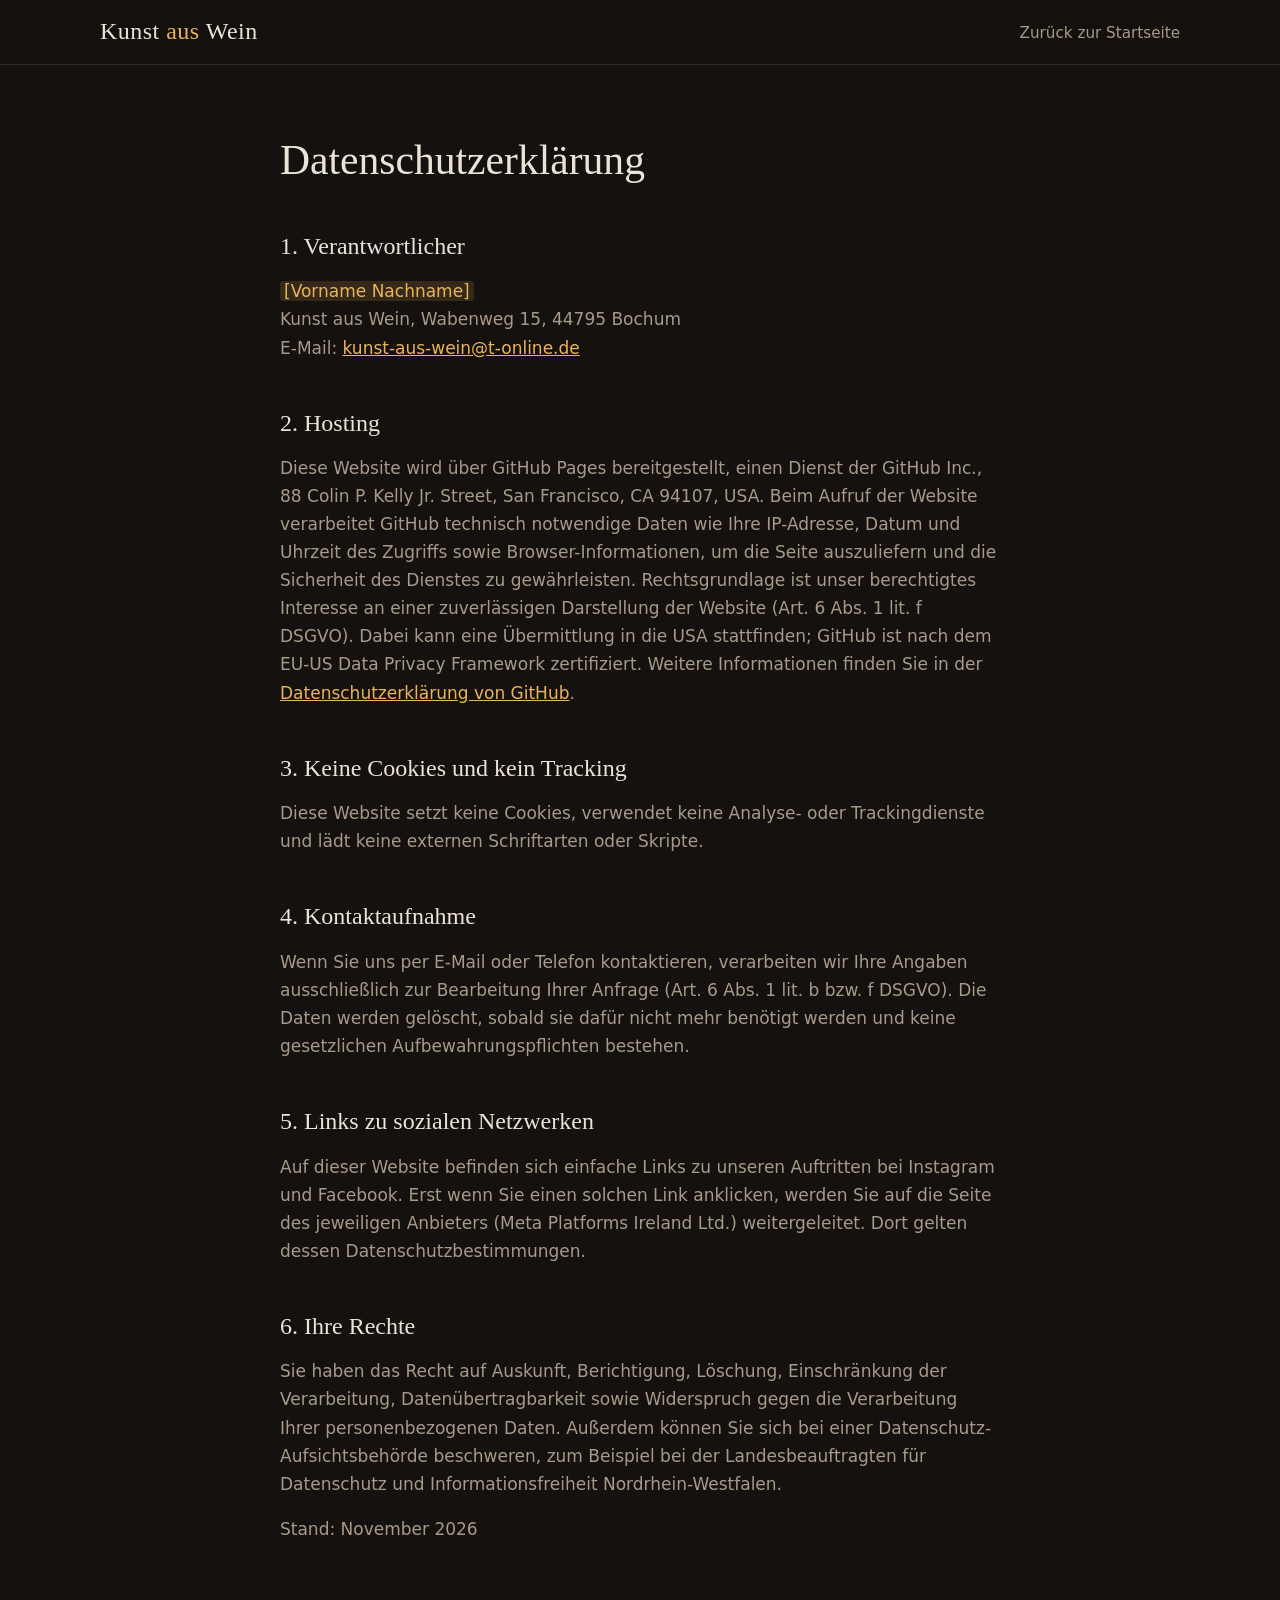
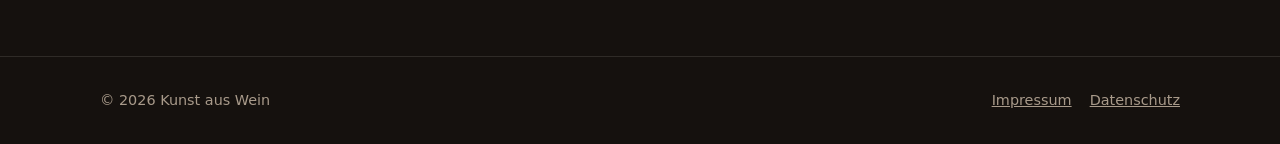
==== datenschutz.html @ ce0d9058 "Add files via upload" ====
<!DOCTYPE html>
<html lang="de">
<head>
  <meta charset="UTF-8">
  <meta name="viewport" content="width=device-width, initial-scale=1">
  <title>Datenschutz – Kunst aus Wein</title>
  <meta name="robots" content="noindex">
  <link rel="stylesheet" href="style.css">
</head>
<body>
  <nav class="nav">
    <div class="wrap">
      <a class="logo" href="index.html">Kunst <span>aus</span> Wein</a>
      <ul><li><a href="index.html">Zurück zur Startseite</a></li></ul>
    </div>
  </nav>

  <main class="legal">
    <div class="wrap">
      <h1>Datenschutzerklärung</h1>

      <h2>1. Verantwortlicher</h2>
      <p>
        <span class="todo">[Vorname Nachname]</span><br>
        Kunst aus Wein, Wabenweg 15, 44795 Bochum<br>
        E-Mail: <a href="mailto:kunst-aus-wein@t-online.de">kunst-aus-wein@t-online.de</a>
      </p>

      <h2>2. Hosting</h2>
      <p>Diese Website wird über GitHub Pages bereitgestellt, einen Dienst der GitHub Inc., 88 Colin P. Kelly Jr. Street, San Francisco, CA 94107, USA. Beim Aufruf der Website verarbeitet GitHub technisch notwendige Daten wie Ihre IP-Adresse, Datum und Uhrzeit des Zugriffs sowie Browser-Informationen, um die Seite auszuliefern und die Sicherheit des Dienstes zu gewährleisten. Rechtsgrundlage ist unser berechtigtes Interesse an einer zuverlässigen Darstellung der Website (Art. 6 Abs. 1 lit. f DSGVO). Dabei kann eine Übermittlung in die USA stattfinden; GitHub ist nach dem EU-US Data Privacy Framework zertifiziert. Weitere Informationen finden Sie in der <a href="https://docs.github.com/de/site-policy/privacy-policies/github-general-privacy-statement" target="_blank" rel="noopener">Datenschutzerklärung von GitHub</a>.</p>

      <h2>3. Keine Cookies und kein Tracking</h2>
      <p>Diese Website setzt keine Cookies, verwendet keine Analyse- oder Trackingdienste und lädt keine externen Schriftarten oder Skripte.</p>

      <h2>4. Kontaktaufnahme</h2>
      <p>Wenn Sie uns per E-Mail oder Telefon kontaktieren, verarbeiten wir Ihre Angaben ausschließlich zur Bearbeitung Ihrer Anfrage (Art. 6 Abs. 1 lit. b bzw. f DSGVO). Die Daten werden gelöscht, sobald sie dafür nicht mehr benötigt werden und keine gesetzlichen Aufbewahrungspflichten bestehen.</p>

      <h2>5. Links zu sozialen Netzwerken</h2>
      <p>Auf dieser Website befinden sich einfache Links zu unseren Auftritten bei Instagram und Facebook. Erst wenn Sie einen solchen Link anklicken, werden Sie auf die Seite des jeweiligen Anbieters (Meta Platforms Ireland Ltd.) weitergeleitet. Dort gelten dessen Datenschutzbestimmungen.</p>

      <h2>6. Ihre Rechte</h2>
      <p>Sie haben das Recht auf Auskunft, Berichtigung, Löschung, Einschränkung der Verarbeitung, Datenübertragbarkeit sowie Widerspruch gegen die Verarbeitung Ihrer personenbezogenen Daten. Außerdem können Sie sich bei einer Datenschutz-Aufsichtsbehörde beschweren, zum Beispiel bei der Landesbeauftragten für Datenschutz und Informationsfreiheit Nordrhein-Westfalen.</p>

      <p>Stand: November 2026</p>
    </div>
  </main>

  <footer>
    <div class="wrap">
      <span>© 2026 Kunst aus Wein</span>
      <span><a href="impressum.html">Impressum</a><a href="datenschutz.html">Datenschutz</a></span>
    </div>
  </footer>
</body>
</html>
---- style.css ----
:root {
  --bg: #15110e;
  --bg-2: #1e1814;
  --text: #ece3d8;
  --muted: #a89a8a;
  --gold: #e9b45a;
  --wine: #7a2335;
  --line: rgba(236, 227, 216, 0.12);
}

* { box-sizing: border-box; }

html { scroll-behavior: smooth; }

body {
  margin: 0;
  background: var(--bg);
  color: var(--text);
  font-family: system-ui, -apple-system, "Segoe UI", Roboto, sans-serif;
  font-size: 1.0625rem;
  line-height: 1.65;
}

img { max-width: 100%; display: block; }

a { color: var(--gold); }

h1, h2, h3 {
  font-family: Georgia, "Times New Roman", serif;
  font-weight: 500;
  line-height: 1.15;
  margin: 0 0 0.5em;
}

.wrap { max-width: 1120px; margin: 0 auto; padding: 0 20px; }

/* Navigation */
.nav {
  position: sticky; top: 0; z-index: 10;
  background: rgba(21, 17, 14, 0.88);
  backdrop-filter: blur(8px);
  border-bottom: 1px solid var(--line);
}
.nav .wrap {
  display: flex; align-items: center; justify-content: space-between;
  height: 64px;
}
.logo {
  font-family: Georgia, "Times New Roman", serif;
  font-size: 1.5rem; color: var(--text); text-decoration: none;
  letter-spacing: 0.02em;
}
.logo span { color: var(--gold); }
.nav ul { list-style: none; display: flex; gap: 24px; margin: 0; padding: 0; }
.nav ul a { color: var(--muted); text-decoration: none; font-size: 0.95rem; }
.nav ul a:hover { color: var(--text); }

/* Hero */
.hero {
  position: relative;
  min-height: 88vh;
  display: flex; align-items: flex-end;
  background: url("bilder/leuchte-rebe.jpg") center 55% / cover no-repeat;
}
.hero::after {
  content: ""; position: absolute; inset: 0;
  background: linear-gradient(to top, var(--bg) 4%, rgba(21,17,14,0.55) 45%, rgba(21,17,14,0.25));
}
.hero .wrap { position: relative; z-index: 1; padding-bottom: 72px; }
.eyebrow {
  color: var(--gold); text-transform: uppercase; letter-spacing: 0.18em;
  font-size: 0.8rem; margin: 0 0 12px;
}
.hero h1 { font-size: clamp(2.6rem, 7vw, 5rem); max-width: 14ch; }
.hero p { max-width: 46ch; color: var(--text); font-size: 1.15rem; }
.button {
  display: inline-block; margin-top: 12px;
  padding: 12px 26px; border: 1px solid var(--gold); border-radius: 999px;
  color: var(--gold); text-decoration: none;
  transition: background 0.2s, color 0.2s;
}
.button:hover { background: var(--gold); color: var(--bg); }

/* Sections */
section { padding: 96px 0; }
section h2 { font-size: clamp(2rem, 4.5vw, 3rem); }
.intro { max-width: 62ch; color: var(--muted); }

.about-grid {
  display: grid; grid-template-columns: 1fr 1fr; gap: 56px; align-items: center;
}
.about-grid img { border-radius: 6px; }
.facts { list-style: none; padding: 0; margin: 28px 0 0; display: grid; gap: 14px; }
.facts li { padding-left: 22px; position: relative; color: var(--muted); }
.facts li::before {
  content: ""; position: absolute; left: 0; top: 0.65em;
  width: 8px; height: 8px; border-radius: 50%;
  background: var(--gold); box-shadow: 0 0 10px var(--gold);
}
.facts strong { color: var(--text); font-weight: 600; }

/* Galerie */
.gallery { background: var(--bg-2); }
.grid {
  display: grid; gap: 20px; margin-top: 40px;
  grid-template-columns: repeat(3, 1fr);
}
.card { margin: 0; }
.card img {
  width: 100%; aspect-ratio: 3 / 4; object-fit: cover; border-radius: 6px;
}
.card.wide { grid-column: span 2; }
.card.wide img { aspect-ratio: 16 / 10.3; }
.card figcaption { padding: 12px 2px 0; }
.card h3 { font-size: 1.35rem; margin-bottom: 2px; }
.card p { margin: 0; color: var(--muted); font-size: 0.95rem; }

/* Kontakt */
.contact-grid {
  display: grid; grid-template-columns: repeat(auto-fit, minmax(230px, 1fr)); gap: 20px; margin-top: 40px;
}
.contact-box {
  border: 1px solid var(--line); border-radius: 8px; padding: 24px;
}
.contact-box .label {
  color: var(--gold); text-transform: uppercase; letter-spacing: 0.14em;
  font-size: 0.75rem; margin-bottom: 6px;
}
.contact-box a { color: var(--text); text-decoration: none; }
.contact-box a:hover { color: var(--gold); }

/* Footer */
footer {
  border-top: 1px solid var(--line); padding: 32px 0; color: var(--muted); font-size: 0.9rem;
}
footer .wrap { display: flex; justify-content: space-between; flex-wrap: wrap; gap: 12px; }
footer a { color: var(--muted); }
footer a + a { margin-left: 18px; }

/* Textseiten (Impressum, Datenschutz) */
.legal { padding: 72px 0 96px; }
.legal .wrap { max-width: 760px; }
.legal h1 { font-size: 2.6rem; }
.legal h2 { font-size: 1.5rem; margin-top: 2em; }
.legal p, .legal li { color: var(--muted); }
.todo { background: rgba(233, 180, 90, 0.15); color: var(--gold); padding: 0 4px; border-radius: 3px; }

/* Aktiver Menüpunkt */
.nav ul a.active { color: var(--gold); }

/* Kopfbereich der Unterseiten */
.page-head {
  padding: 88px 0 24px;
  border-bottom: 1px solid var(--line);
}
.page-head h1 { font-size: clamp(2.4rem, 6vw, 4rem); }
.page-head + section { padding-top: 64px; }

/* Teaser-Kacheln auf der Startseite */
.teasers {
  display: grid; grid-template-columns: repeat(3, 1fr); gap: 20px; margin-top: 40px;
}
.teaser {
  position: relative; display: block; overflow: hidden; border-radius: 8px;
  aspect-ratio: 4 / 5; text-decoration: none; color: var(--text);
}
.teaser img {
  width: 100%; height: 100%; object-fit: cover;
  transition: transform 0.5s ease;
}
.teaser::after {
  content: ""; position: absolute; inset: 0;
  background: linear-gradient(to top, rgba(21,17,14,0.92) 10%, rgba(21,17,14,0) 60%);
}
.teaser span {
  position: absolute; left: 22px; right: 22px; bottom: 20px; z-index: 1;
}
.teaser strong {
  display: block; font-family: Georgia, "Times New Roman", serif;
  font-weight: 500; font-size: 1.6rem;
}
.teaser small { color: var(--gold); font-size: 0.9rem; }
.teaser:hover img { transform: scale(1.04); }

/* Ablauf-Schritte (Über uns) */
.steps {
  display: grid; grid-template-columns: repeat(3, 1fr); gap: 20px; margin-top: 40px;
  counter-reset: step;
}
.step {
  border: 1px solid var(--line); border-radius: 8px; padding: 28px 24px;
}
.step::before {
  counter-increment: step; content: "0" counter(step);
  display: block; color: var(--gold); font-family: Georgia, serif; font-size: 1.4rem;
  margin-bottom: 10px;
}
.step h3 { font-size: 1.4rem; }
.step p { margin: 0; color: var(--muted); }

.cta { margin-top: 48px; }

@media (max-width: 820px) {
  .teasers, .steps { grid-template-columns: 1fr; }
  .teaser { aspect-ratio: 16 / 10; }
  .about-grid, .contact-grid { grid-template-columns: 1fr; }
  .grid { grid-template-columns: 1fr 1fr; }
  .card.wide { grid-column: span 2; }
  .nav ul { gap: 16px; }
  section { padding: 72px 0; }
}
@media (max-width: 520px) {
  .hero { min-height: 92vh; background-size: auto 52%; background-position: 22% 0; }
  .hero::after { background: linear-gradient(to top, var(--bg) 46%, rgba(21,17,14,0.05) 62%); }
  .grid { grid-template-columns: 1fr; }
  .card.wide { grid-column: auto; }
  .logo { font-size: 1.2rem; }
  .nav ul { gap: 14px; }
  .nav ul a { font-size: 0.9rem; }
  .page-head { padding-top: 56px; }
}

/* Platzhalter (bis echte Bilder/Texte da sind) */
.placeholder {
  display: flex; align-items: center; justify-content: center; text-align: center;
  aspect-ratio: 4 / 5; border: 1px dashed rgba(233, 180, 90, 0.5); border-radius: 6px;
  background: rgba(233, 180, 90, 0.06); color: var(--gold); padding: 24px; font-size: 0.95rem;
}
.placeholder.landscape { aspect-ratio: 4 / 3; }

/* Märkte */
.markets { display: grid; gap: 48px; margin-top: 8px; }
.market {
  display: grid; grid-template-columns: 1fr 1.4fr; gap: 40px; align-items: center;
  padding-bottom: 48px; border-bottom: 1px solid var(--line);
}
.market:last-child { border-bottom: 0; padding-bottom: 0; }
.market img { width: 100%; aspect-ratio: 4 / 3; object-fit: cover; border-radius: 6px; }
.market-meta { display: flex; flex-wrap: wrap; gap: 8px 20px; margin-bottom: 10px; color: var(--gold); font-size: 0.95rem; }
.market h2 { font-size: clamp(1.6rem, 3.5vw, 2.2rem); }
.market p { color: var(--muted); margin: 0; }

@media (max-width: 820px) {
  .market { grid-template-columns: 1fr; gap: 20px; }
}
@media (max-width: 520px) {
  .nav .wrap { height: auto; flex-direction: column; align-items: flex-start; gap: 6px; padding-top: 12px; padding-bottom: 12px; }
}

/* Nächster Markt (Startseite) */
.next-market {
  border: 1px solid rgba(233, 180, 90, 0.35); border-radius: 10px;
  padding: 40px; background: linear-gradient(135deg, rgba(233,180,90,0.08), rgba(122,35,53,0.12));
}
.next-market .where { color: var(--text); font-size: 1.1rem; margin: 0 0 4px; }
.advent {
  display: grid; grid-template-columns: repeat(4, 1fr); gap: 20px; margin-top: 32px;
}
.advent h3 { font-size: 1.3rem; color: var(--gold); margin-bottom: 10px; }
.advent dl { margin: 0; }
.advent dt { font-weight: 600; color: var(--text); }
.advent dd { margin: 0 0 10px; color: var(--muted); }
@media (max-width: 820px) {
  .advent { grid-template-columns: 1fr 1fr; }
  .next-market { padding: 28px 22px; }
}
@media (max-width: 420px) {
  .advent { grid-template-columns: 1fr; }
}
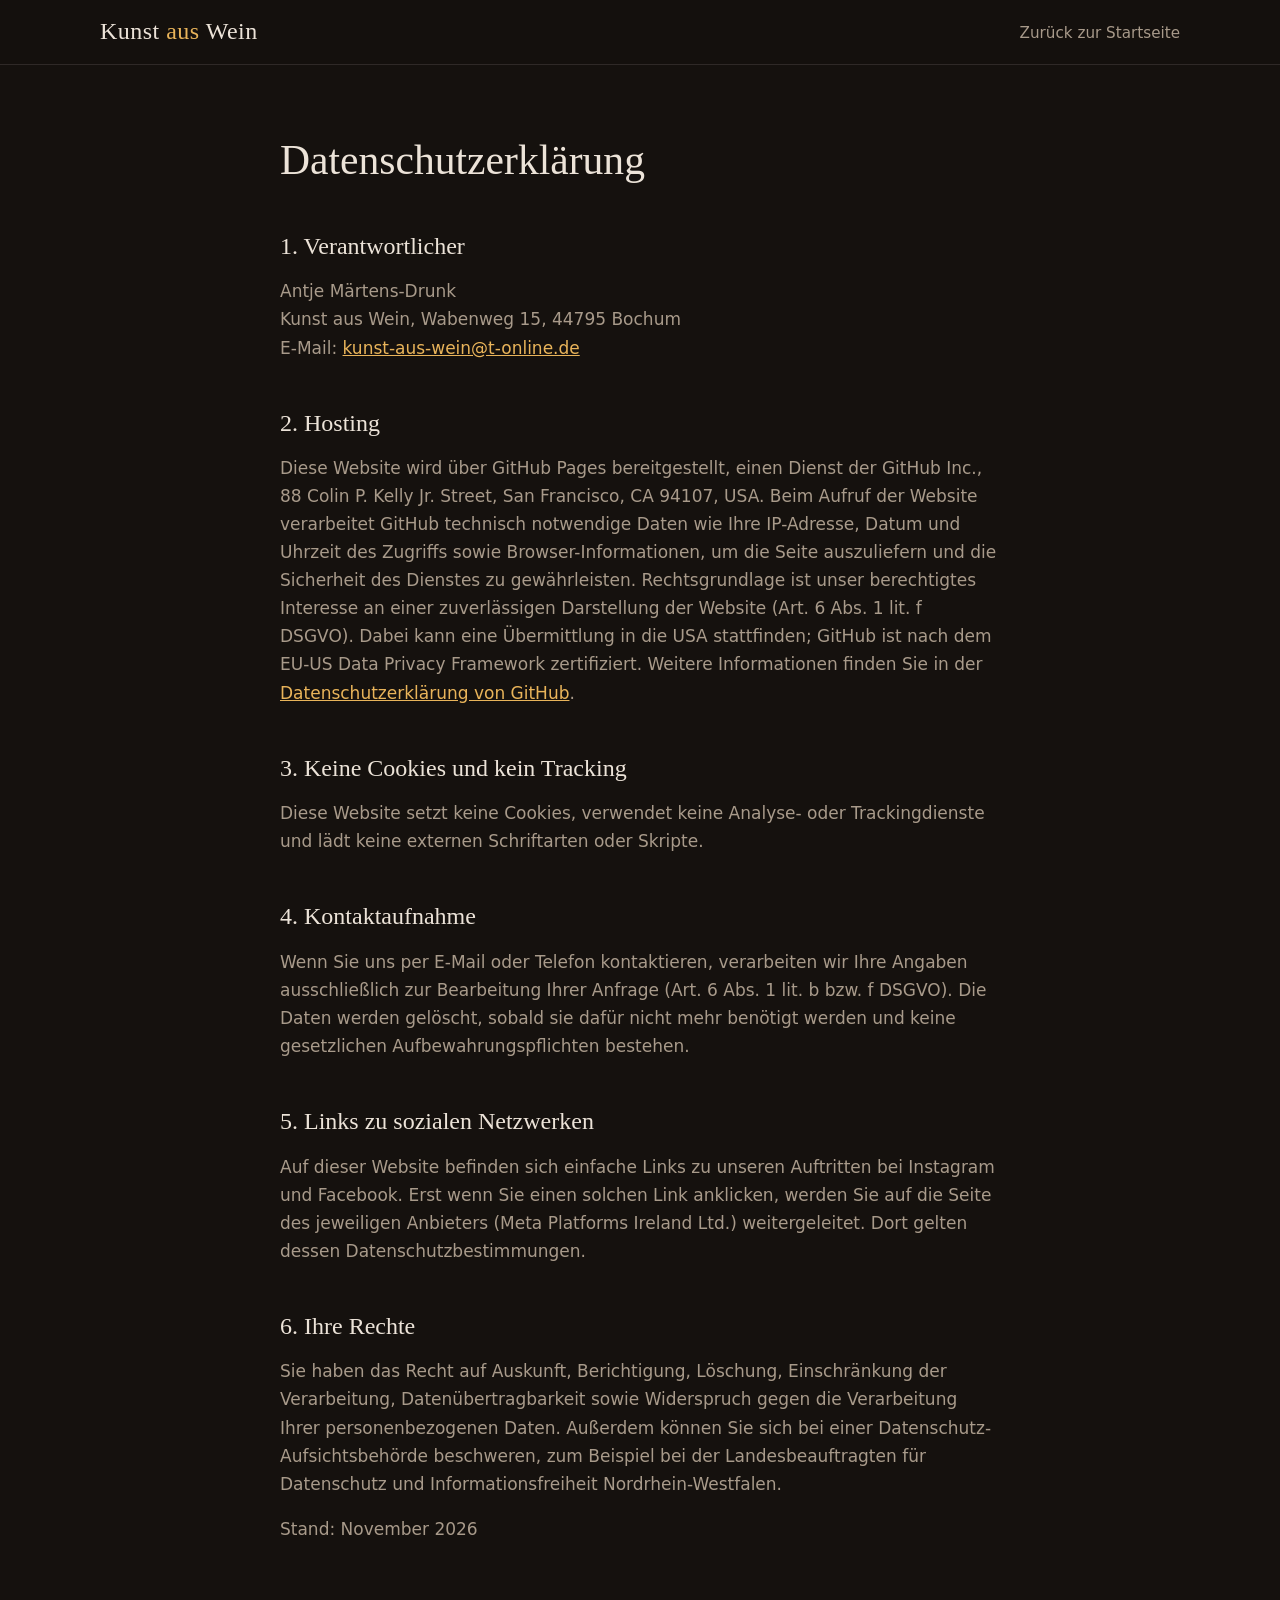
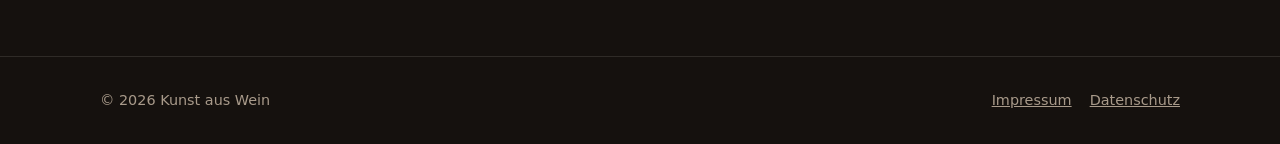
==== commit 0c294ea7: "Add files via upload" ====
--- a/datenschutz.html
+++ b/datenschutz.html
@@ -21,7 +21,7 @@
 
       <h2>1. Verantwortlicher</h2>
       <p>
-        <span class="todo">[Vorname Nachname]</span><br>
+        Antje Märtens-Drunk<br>
         Kunst aus Wein, Wabenweg 15, 44795 Bochum<br>
         E-Mail: <a href="mailto:kunst-aus-wein@t-online.de">kunst-aus-wein@t-online.de</a>
       </p>
